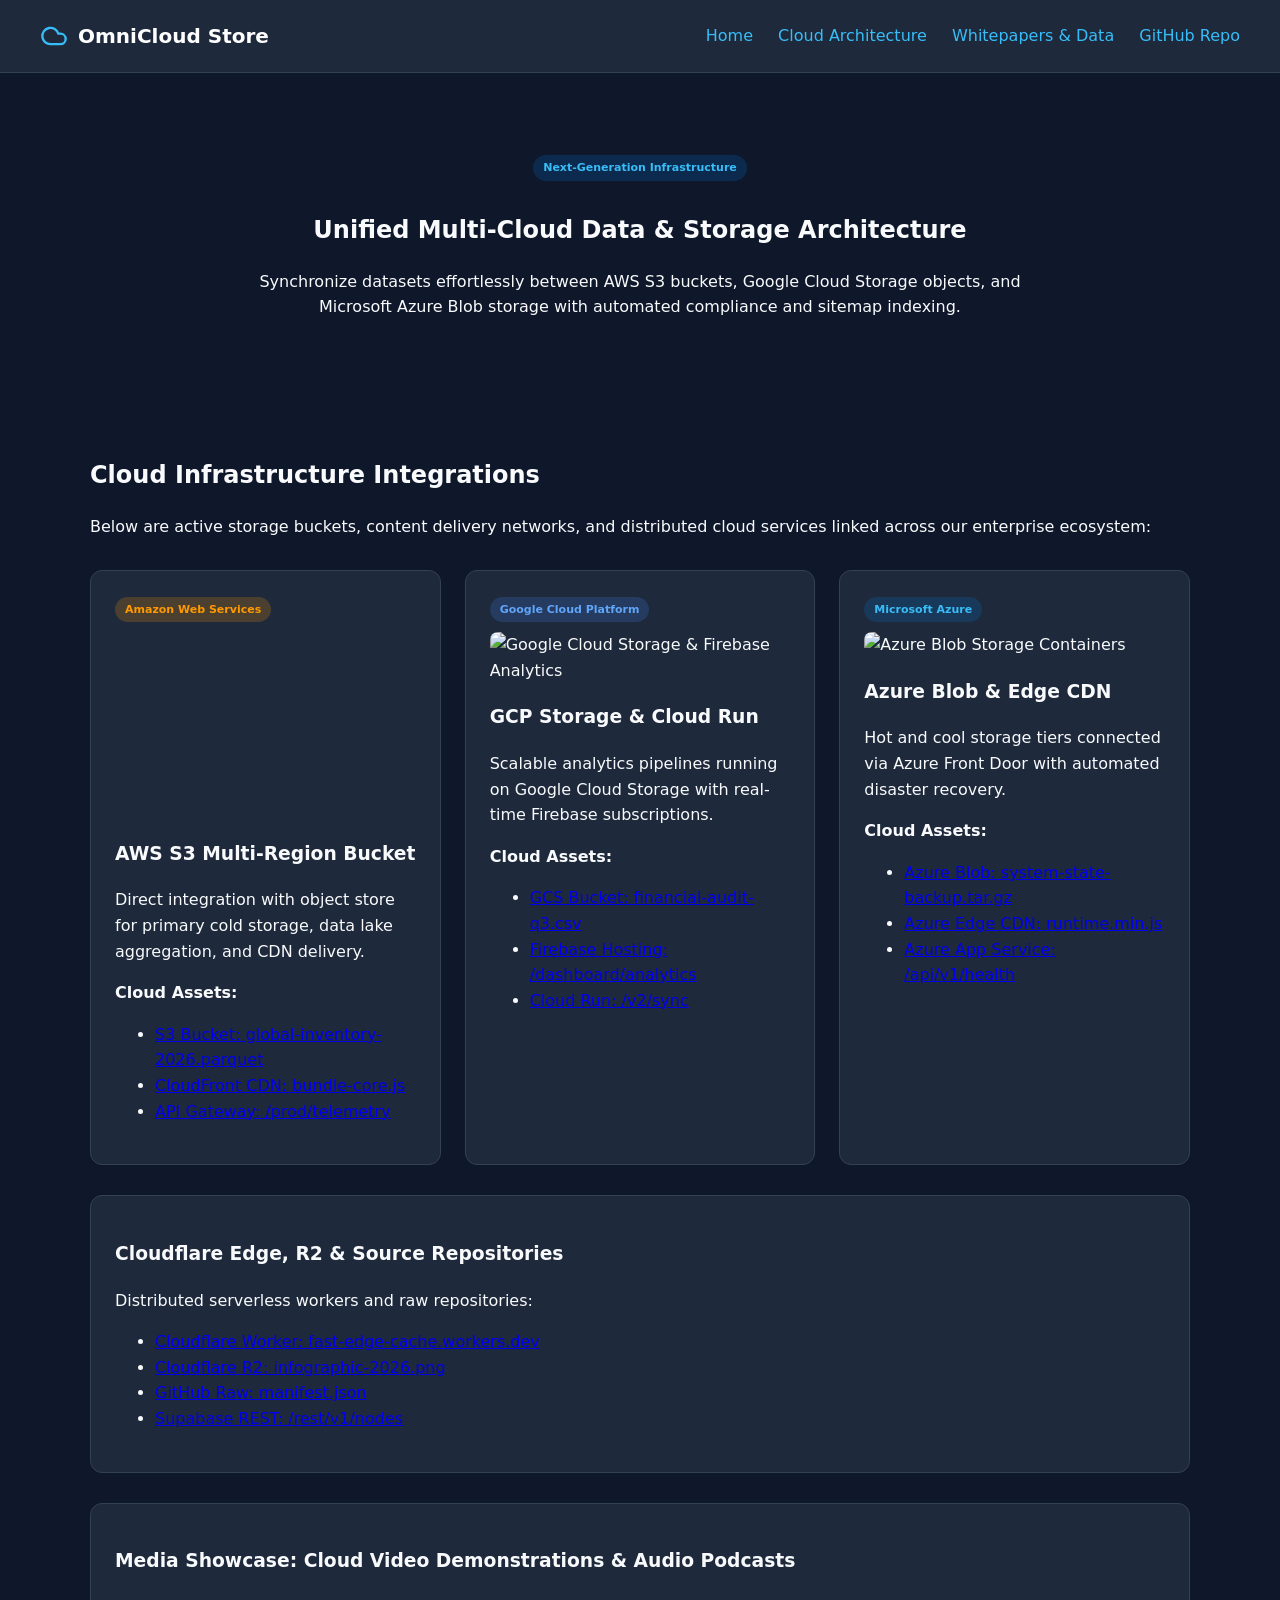
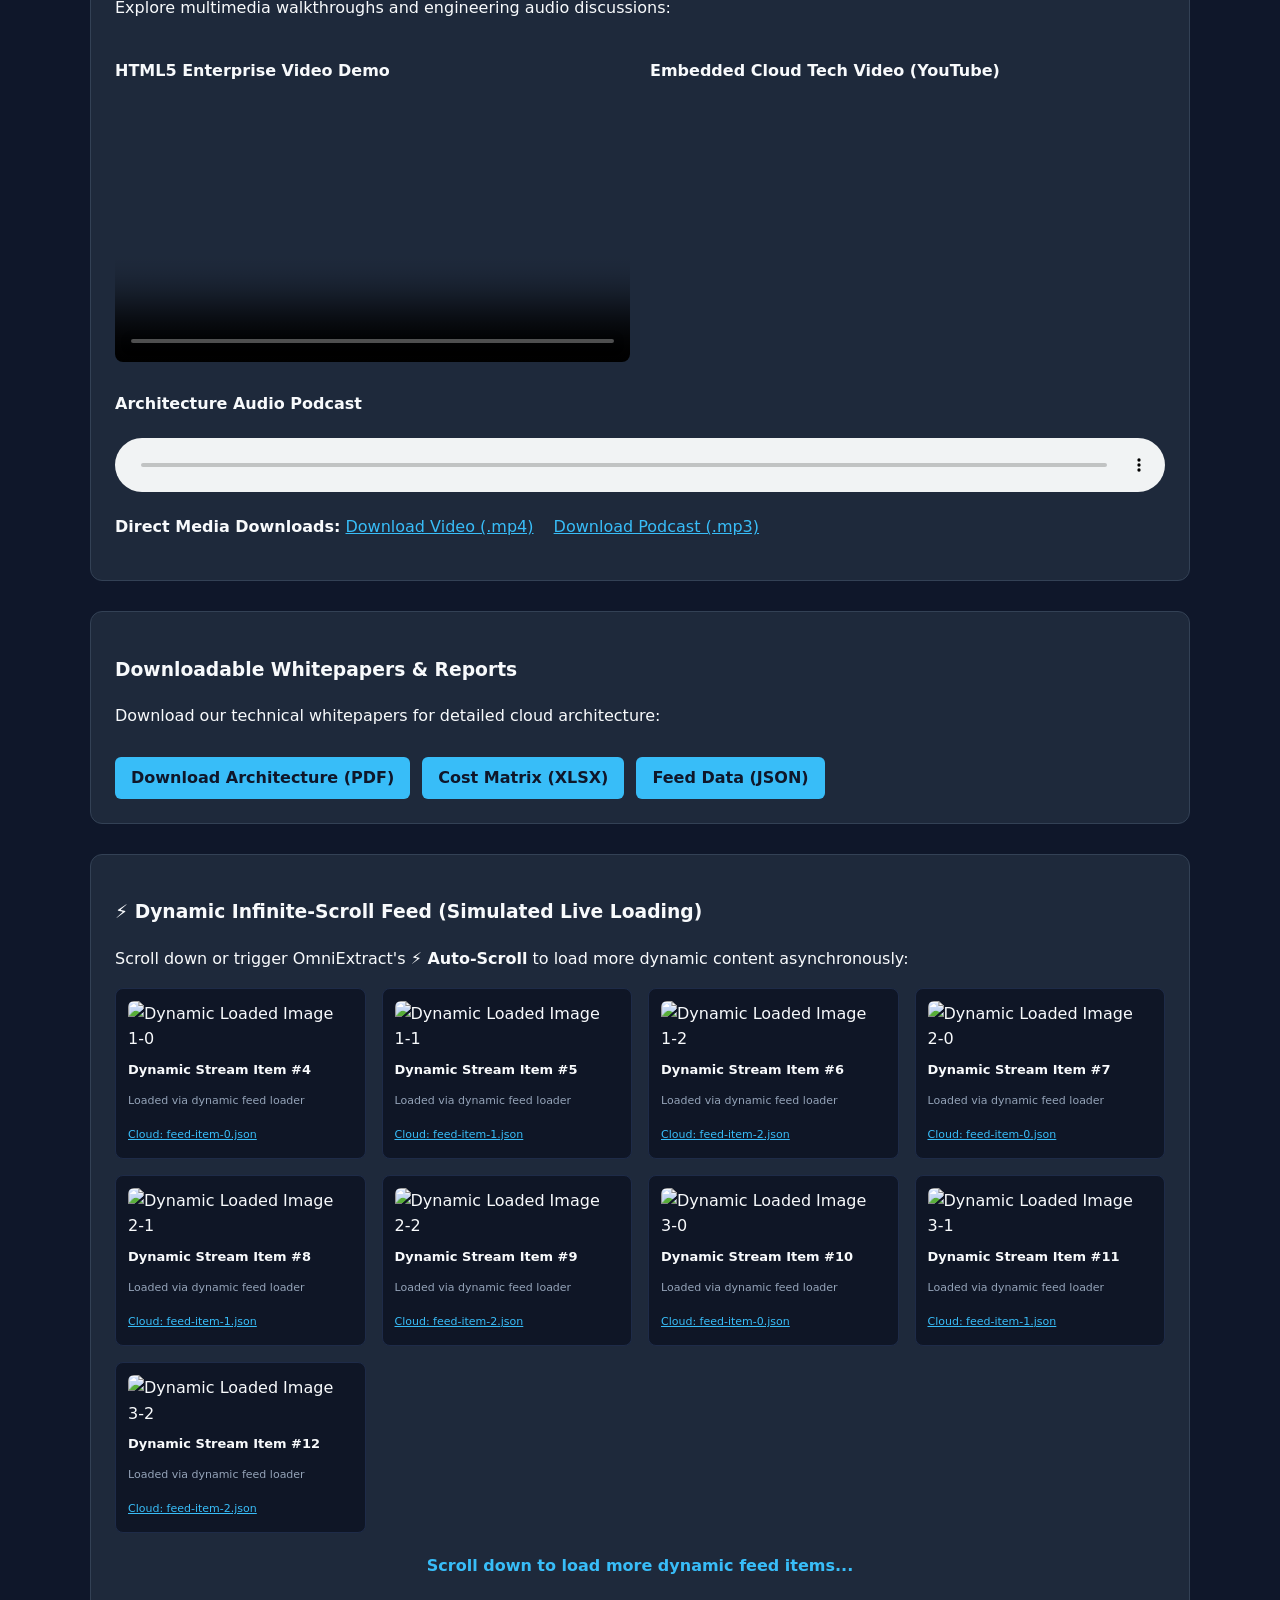
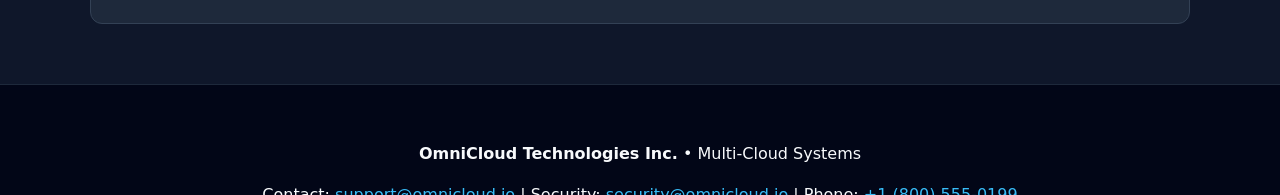
==== test_site/index.html @ 436a2d59 "juss exported to git" ====
<!DOCTYPE html>
<html lang="en">
<head>
  <meta charset="UTF-8">
  <meta name="viewport" content="width=device-width, initial-scale=1.0">
  <title>OmniCloud Store - NextGen Cloud Architecture & Storage Solutions</title>
  
  <!-- SEO & Description Meta Tags -->
  <meta name="description" content="Explore state-of-the-art multi-cloud storage solutions integrating AWS S3, Google Cloud Storage, and Azure Blob containers. Download enterprise architecture whitepapers.">
  <meta name="keywords" content="cloud storage, aws s3, gcp gcs, azure blob, cloudflare r2, multi-cloud, object store">
  <meta name="author" content="Cloud Systems Inc.">
  <meta name="robots" content="index, follow">
  <link rel="canonical" href="http://localhost:8080/index.html">
  <meta name="theme-color" content="#38bdf8">

  <!-- OpenGraph Meta Tags -->
  <meta property="og:title" content="OmniCloud Store - Enterprise Cloud Infrastructure">
  <meta property="og:description" content="Seamlessly unify data pipelines across AWS, Google Cloud, and Microsoft Azure with high availability.">
  <meta property="og:image" content="https://images.unsplash.com/photo-1451187580459-43490279c0fa?w=800&auto=format&fit=crop">
  <meta property="og:url" content="http://localhost:8080/index.html">
  <meta property="og:type" content="website">
  <meta property="og:site_name" content="OmniCloud Platform">

  <!-- Twitter Card -->
  <meta name="twitter:card" content="summary_large_image">
  <meta name="twitter:title" content="OmniCloud - Multi-Cloud Enterprise Storage">
  <meta name="twitter:description" content="Unified storage and analytics pipelines for enterprise data.">
  <meta name="twitter:image" content="https://images.unsplash.com/photo-1518770660439-4636190af475?w=800&auto=format&fit=crop">

  <!-- Schema.org JSON-LD -->
  <script type="application/ld+json">
  {
    "@context": "https://schema.org",
    "@type": "SoftwareApplication",
    "name": "OmniCloud Engine",
    "applicationCategory": "CloudStorageApplication",
    "operatingSystem": "All",
    "offers": {
      "@type": "Offer",
      "price": "49.00",
      "priceCurrency": "USD"
    },
    "description": "Multi-cloud storage management and extraction toolkit."
  }
  </script>

  <style>
    body {
      font-family: system-ui, -apple-system, sans-serif;
      margin: 0;
      padding: 0;
      background: #0f172a;
      color: #f8fafc;
      line-height: 1.6;
    }
    header {
      background: #1e293b;
      padding: 20px 40px;
      display: flex;
      justify-content: space-between;
      align-items: center;
      border-bottom: 1px solid #334155;
    }
    nav a {
      color: #38bdf8;
      margin-left: 20px;
      text-decoration: none;
      font-weight: 500;
    }
    .hero-banner {
      background-image: url('https://images.unsplash.com/photo-1544197150-b99a580bb7a8?w=1200&auto=format&fit=crop');
      background-size: cover;
      background-position: center;
      padding: 80px 40px;
      text-align: center;
      position: relative;
    }
    .hero-banner::before {
      content: '';
      position: absolute;
      top: 0; left: 0; right: 0; bottom: 0;
      background: rgba(15, 23, 42, 0.75);
    }
    .hero-content {
      position: relative;
      max-width: 800px;
      margin: 0 auto;
    }
    .container {
      max-width: 1100px;
      margin: 40px auto;
      padding: 0 20px;
    }
    .grid {
      display: grid;
      grid-template-columns: repeat(auto-fit, minmax(300px, 1fr));
      gap: 24px;
      margin: 30px 0;
    }
    .card {
      background: #1e293b;
      padding: 24px;
      border-radius: 12px;
      border: 1px solid #334155;
    }
    .card img {
      width: 100%;
      height: 180px;
      object-fit: cover;
      border-radius: 8px;
    }
    .tag {
      display: inline-block;
      padding: 4px 10px;
      border-radius: 20px;
      font-size: 11px;
      font-weight: 700;
      margin-bottom: 10px;
    }
    .tag-aws { background: rgba(255, 153, 0, 0.2); color: #ff9900; }
    .tag-gcp { background: rgba(66, 133, 244, 0.2); color: #60a5fa; }
    .tag-azure { background: rgba(0, 120, 212, 0.2); color: #38bdf8; }
    a.btn {
      display: inline-block;
      margin-top: 12px;
      background: #38bdf8;
      color: #0f172a;
      padding: 8px 16px;
      border-radius: 6px;
      text-decoration: none;
      font-weight: 600;
    }
    footer {
      background: #020617;
      padding: 40px 20px;
      text-align: center;
      border-top: 1px solid #1e293b;
      margin-top: 60px;
    }
  </style>
</head>
<body>

  <!-- Navigation -->
  <header>
    <div style="display: flex; align-items: center; gap: 10px;">
      <svg width="28" height="28" viewBox="0 0 24 24" fill="none" stroke="#38bdf8" stroke-width="2">
        <path d="M17.5 19H9a7 7 0 1 1 6.71-9h1.79a4.5 4.5 0 1 1 0 9Z"/>
      </svg>
      <h2 style="margin: 0; font-size: 20px; color: #fff;">OmniCloud Store</h2>
    </div>
    <nav>
      <a href="index.html">Home</a>
      <a href="subpage1.html">Cloud Architecture</a>
      <a href="subpage2.html">Whitepapers & Data</a>
      <a href="https://github.com/omnicloud-org/multi-cloud-sdk" target="_blank">GitHub Repo</a>
    </nav>
  </header>

  <!-- Hero Section with CSS Background Image -->
  <section class="hero-banner">
    <div class="hero-content">
      <span class="tag tag-azure">Next-Generation Infrastructure</span>
      <h1>Unified Multi-Cloud Data & Storage Architecture</h1>
      <p>Synchronize datasets effortlessly between AWS S3 buckets, Google Cloud Storage objects, and Microsoft Azure Blob storage with automated compliance and sitemap indexing.</p>
    </div>
  </section>

  <!-- Main Content -->
  <main class="container">
    <h2>Cloud Infrastructure Integrations</h2>
    <p>Below are active storage buckets, content delivery networks, and distributed cloud services linked across our enterprise ecosystem:</p>

    <div class="grid">
      <!-- Card 1: AWS -->
      <div class="card">
        <span class="tag tag-aws">Amazon Web Services</span>
        <img src="https://images.unsplash.com/photo-1558494949-ef010cbdcc31?w=600&auto=format&fit=crop" 
             srcset="https://images.unsplash.com/photo-1558494949-ef010cbdcc31?w=400 400w, https://images.unsplash.com/photo-1558494949-ef010cbdcc31?w=800 800w"
             alt="AWS S3 High Availability Storage Cluster" width="400" height="180">
        <h3>AWS S3 Multi-Region Bucket</h3>
        <p>Direct integration with object store for primary cold storage, data lake aggregation, and CDN delivery.</p>
        <p><strong>Cloud Assets:</strong></p>
        <ul>
          <li><a href="https://my-enterprise-assets.s3.amazonaws.com/datasets/global-inventory-2026.parquet" target="_blank">S3 Bucket: global-inventory-2026.parquet</a></li>
          <li><a href="https://d23456789abcdef.cloudfront.net/cdn-dist/bundle-core.js" target="_blank">CloudFront CDN: bundle-core.js</a></li>
          <li><a href="https://x98y76z.execute-api.us-east-1.amazonaws.com/prod/telemetry" target="_blank">API Gateway: /prod/telemetry</a></li>
        </ul>
      </div>

      <!-- Card 2: GCP -->
      <div class="card">
        <span class="tag tag-gcp">Google Cloud Platform</span>
        <img src="https://images.unsplash.com/photo-1504384308090-c894fdcc538d?w=600&auto=format&fit=crop" 
             data-src="https://images.unsplash.com/photo-1504384308090-c894fdcc538d?w=1000&auto=format&fit=crop"
             alt="Google Cloud Storage & Firebase Analytics" width="400" height="180">
        <h3>GCP Storage & Cloud Run</h3>
        <p>Scalable analytics pipelines running on Google Cloud Storage with real-time Firebase subscriptions.</p>
        <p><strong>Cloud Assets:</strong></p>
        <ul>
          <li><a href="https://storage.googleapis.com/omnicloud-analytics-lake/financial-audit-q3.csv" target="_blank">GCS Bucket: financial-audit-q3.csv</a></li>
          <li><a href="https://omnicloud-production.web.app/dashboard/analytics" target="_blank">Firebase Hosting: /dashboard/analytics</a></li>
          <li><a href="https://worker-pipeline-node.run.app/v2/sync" target="_blank">Cloud Run: /v2/sync</a></li>
        </ul>
      </div>

      <!-- Card 3: Azure -->
      <div class="card">
        <span class="tag tag-azure">Microsoft Azure</span>
        <img src="https://images.unsplash.com/photo-1488590528505-98d2b5aba04b?w=600&auto=format&fit=crop" 
             alt="Azure Blob Storage Containers" width="400" height="180">
        <h3>Azure Blob & Edge CDN</h3>
        <p>Hot and cool storage tiers connected via Azure Front Door with automated disaster recovery.</p>
        <p><strong>Cloud Assets:</strong></p>
        <ul>
          <li><a href="https://corpbackupstorage.blob.core.windows.net/enterprise-archives/system-state-backup.tar.gz" target="_blank">Azure Blob: system-state-backup.tar.gz</a></li>
          <li><a href="https://omnicloud-edge.azureedge.net/static/runtime.min.js" target="_blank">Azure Edge CDN: runtime.min.js</a></li>
          <li><a href="https://api-gateway-enterprise.azurewebsites.net/api/v1/health" target="_blank">Azure App Service: /api/v1/health</a></li>
        </ul>
      </div>
    </div>

    <!-- Cloudflare & GitHub Section -->
    <section class="card" style="margin-top: 30px;">
      <h3>Cloudflare Edge, R2 & Source Repositories</h3>
      <p>Distributed serverless workers and raw repositories:</p>
      <ul>
        <li><a href="https://fast-edge-cache.workers.dev/api/status">Cloudflare Worker: fast-edge-cache.workers.dev</a></li>
        <li><a href="https://global-assets.r2.cloudflarestorage.com/media/infographic-2026.png">Cloudflare R2: infographic-2026.png</a></li>
        <li><a href="https://raw.githubusercontent.com/omnicloud-org/multi-cloud-sdk/main/manifest.json">GitHub Raw: manifest.json</a></li>
        <li><a href="https://my-app-database.supabase.co/rest/v1/nodes">Supabase REST: /rest/v1/nodes</a></li>
      </ul>
    </section>

    <!-- Media Section: Videos & Audios -->
    <section class="card" style="margin-top: 30px;">
      <h3>Media Showcase: Cloud Video Demonstrations & Audio Podcasts</h3>
      <p>Explore multimedia walkthroughs and engineering audio discussions:</p>
      
      <div style="display: grid; grid-template-columns: 1fr 1fr; gap: 20px; margin-top: 15px;">
        <div>
          <h4>HTML5 Enterprise Video Demo</h4>
          <video controls width="100%" poster="https://images.unsplash.com/photo-1518770660439-4636190af475?w=600&auto=format&fit=crop" style="border-radius: 8px;">
            <source src="https://commondatastorage.googleapis.com/gtv-videos-bucket/sample/BigBuckBunny.mp4" type="video/mp4">
            Your browser does not support HTML5 video.
          </video>
        </div>
        <div>
          <h4>Embedded Cloud Tech Video (YouTube)</h4>
          <iframe width="100%" height="200" src="https://www.youtube.com/embed/dQw4w9WgXcQ" title="Cloud Tech Overview" frameborder="0" allowfullscreen style="border-radius: 8px;"></iframe>
        </div>
      </div>

      <div style="margin-top: 20px;">
        <h4>Architecture Audio Podcast</h4>
        <audio controls style="width: 100%;">
          <source src="https://www.soundhelix.com/examples/mp3/SoundHelix-Song-1.mp3" type="audio/mpeg">
        </audio>
      </div>

      <p style="margin-top: 15px;">
        <strong>Direct Media Downloads:</strong>
        <a href="https://commondatastorage.googleapis.com/gtv-videos-bucket/sample/ElephantsDream.mp4" style="color:#38bdf8; margin-right:15px;">Download Video (.mp4)</a>
        <a href="https://www.soundhelix.com/examples/mp3/SoundHelix-Song-2.mp3" style="color:#38bdf8;">Download Podcast (.mp3)</a>
      </p>
    </section>

    <!-- Documents Section -->
    <section class="card" style="margin-top: 30px;">
      <h3>Downloadable Whitepapers & Reports</h3>
      <p>Download our technical whitepapers for detailed cloud architecture:</p>
      <div style="display: flex; gap: 12px; flex-wrap: wrap;">
        <a class="btn" href="http://localhost:8080/downloads/cloud-architecture-whitepaper.pdf">Download Architecture (PDF)</a>
        <a class="btn" href="http://localhost:8080/downloads/cost-optimization-matrix.xlsx">Cost Matrix (XLSX)</a>
        <a class="btn" href="http://localhost:8080/downloads/sitemap-feed.json">Feed Data (JSON)</a>
      </div>
    </section>

    <!-- Dynamic Infinite-Scroll Feed Container -->
    <section class="card" style="margin-top: 30px;">
      <h3>⚡ Dynamic Infinite-Scroll Feed (Simulated Live Loading)</h3>
      <p>Scroll down or trigger OmniExtract's <strong>⚡ Auto-Scroll</strong> to load more dynamic content asynchronously:</p>
      <div id="dynamic-feed" style="display: grid; grid-template-columns: repeat(auto-fill, minmax(240px, 1fr)); gap: 16px; margin-top: 15px;">
        <!-- Injected on scroll -->
      </div>
      <div id="loading-indicator" style="text-align: center; padding: 20px; color: #38bdf8; font-weight: bold;">
        Scroll down to load more dynamic feed items...
      </div>
    </section>
  </main>

  <!-- Inline Script with API routes & simulated dynamic data -->
  <script>
    console.log("OmniCloud Client initialized");
    window.__API_ENDPOINTS__ = [
      "/api/v1/telemetry",
      "/api/v2/cloud-metrics",
      "/graphql"
    ];
    // Dynamic AWS and GCP configuration
    const cloudConfig = {
      s3Bucket: "https://my-inline-bucket.s3.us-west-2.amazonaws.com/assets/app.json",
      gcsBucket: "https://storage.googleapis.com/production-assets/inline-bundle.js",
      azureContainer: "https://inlineblob.blob.core.windows.net/data/metadata.json"
    };

    // Simulated infinite scroll loader
    let feedPage = 0;
    const dynamicImages = [
      "https://images.unsplash.com/photo-1526374965328-7f61d4dc18c5?w=600&auto=format&fit=crop",
      "https://images.unsplash.com/photo-1550751827-4bd374c3f58b?w=600&auto=format&fit=crop",
      "https://images.unsplash.com/photo-1563770660941-20978e870e26?w=600&auto=format&fit=crop",
      "https://images.unsplash.com/photo-1518770660439-4636190af475?w=600&auto=format&fit=crop",
      "https://images.unsplash.com/photo-1451187580459-43490279c0fa?w=600&auto=format&fit=crop",
      "https://images.unsplash.com/photo-1504639725590-34d0984388bd?w=600&auto=format&fit=crop"
    ];

    function loadMoreFeedItems() {
      if (feedPage >= 6) return;
      feedPage++;
      const feed = document.getElementById('dynamic-feed');
      for (let i = 0; i < 3; i++) {
        const imgUrl = dynamicImages[(feedPage * 3 + i) % dynamicImages.length];
        const card = document.createElement('div');
        card.style.cssText = "background:#0f1626; border:1px solid #1e2b48; border-radius:8px; padding:12px;";
        card.innerHTML = `
          <img src="${imgUrl}" alt="Dynamic Loaded Image ${feedPage}-${i}" style="width:100%; height:140px; object-fit:cover; border-radius:6px;">
          <h4 style="margin: 8px 0 4px; font-size:13px; color:#f8fafc;">Dynamic Stream Item #${feedPage * 3 + i + 1}</h4>
          <p style="font-size:11px; color:#94a3b8;">Loaded via dynamic feed loader</p>
          <a href="https://dynamic-bucket-${feedPage}.s3.amazonaws.com/feed-item-${i}.json" target="_blank" style="font-size:11px; color:#38bdf8;">Cloud: feed-item-${i}.json</a>
        `;
        feed.appendChild(card);
      }
      if (feedPage >= 6) {
        document.getElementById('loading-indicator').textContent = "All dynamic feed items loaded!";
      }
    }

    // Load initial 3 dynamic items
    loadMoreFeedItems();

    window.addEventListener('scroll', () => {
      if (window.innerHeight + window.scrollY >= document.body.offsetHeight - 600) {
        loadMoreFeedItems();
      }
    });
  </script>

  <!-- Footer with Contact Info -->
  <footer>
    <p><strong>OmniCloud Technologies Inc.</strong> &bull; Multi-Cloud Systems</p>
    <p>Contact: <a href="mailto:support@omnicloud.io" style="color: #38bdf8;">support@omnicloud.io</a> | Security: <a href="mailto:security@omnicloud.io" style="color: #38bdf8;">security@omnicloud.io</a> | Phone: <a href="tel:+18005550199" style="color: #38bdf8;">+1 (800) 555-0199</a></p>
    <p>Social: 
      <a href="https://twitter.com/omnicloud" style="color: #94a3b8; margin: 0 8px;">Twitter / X</a>
      <a href="https://linkedin.com/company/omnicloud" style="color: #94a3b8; margin: 0 8px;">LinkedIn</a>
      <a href="https://github.com/omnicloud-org" style="color: #94a3b8; margin: 0 8px;">GitHub</a>
      <a href="https://youtube.com/@omnicloud" style="color: #94a3b8; margin: 0 8px;">YouTube</a>
    </p>
  </footer>
</body>
</html>
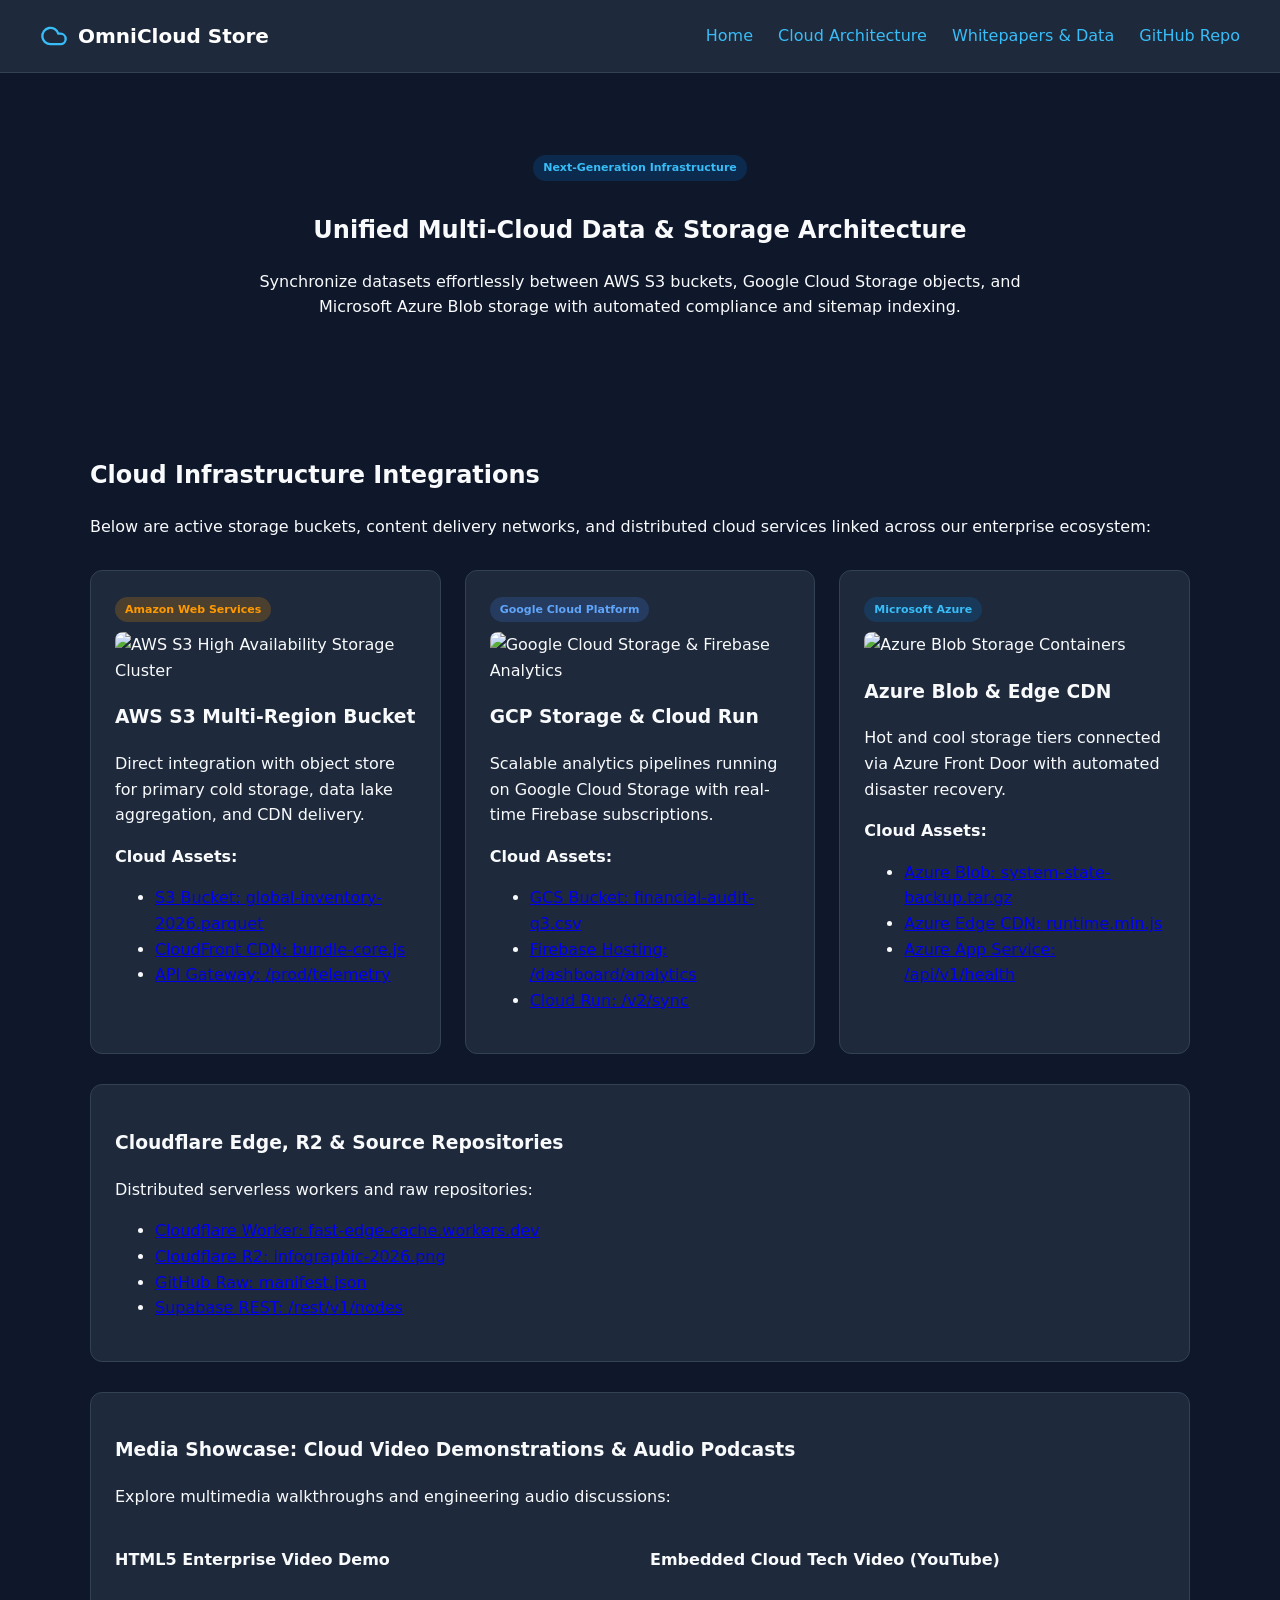
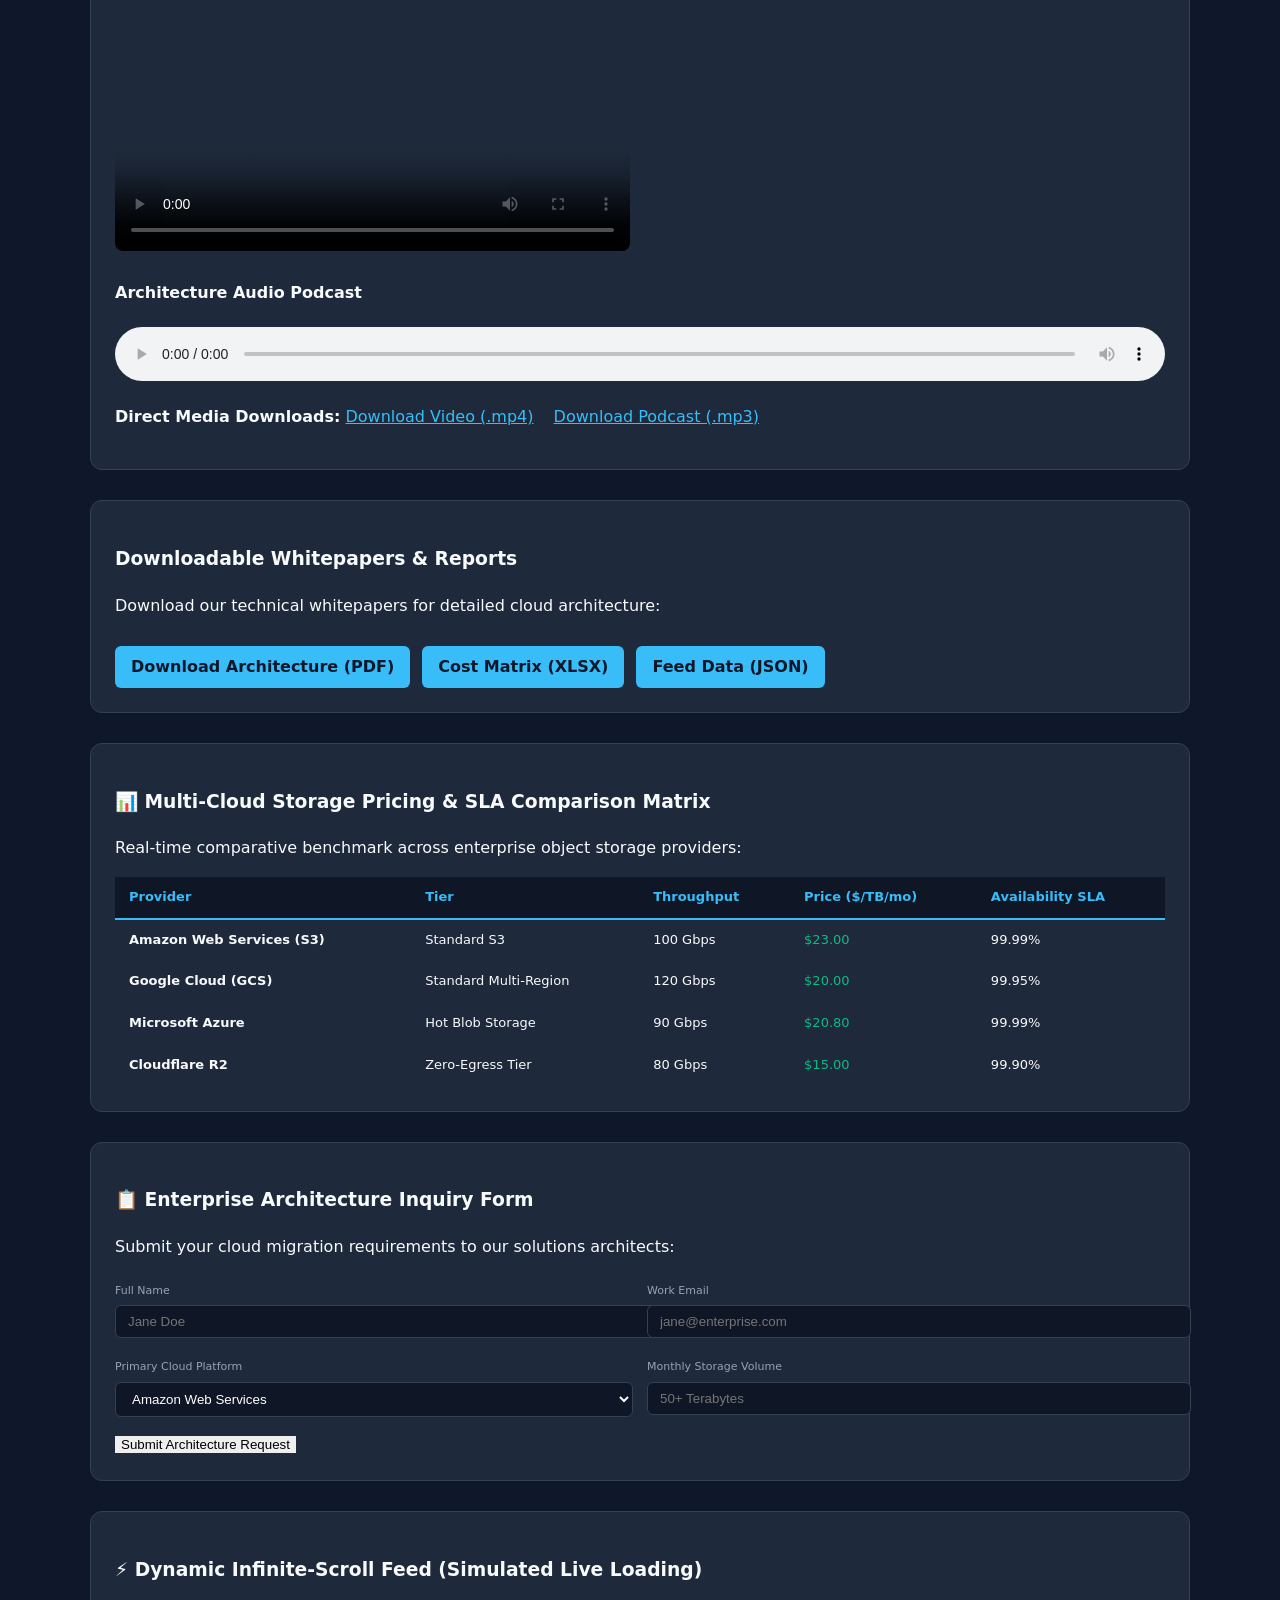
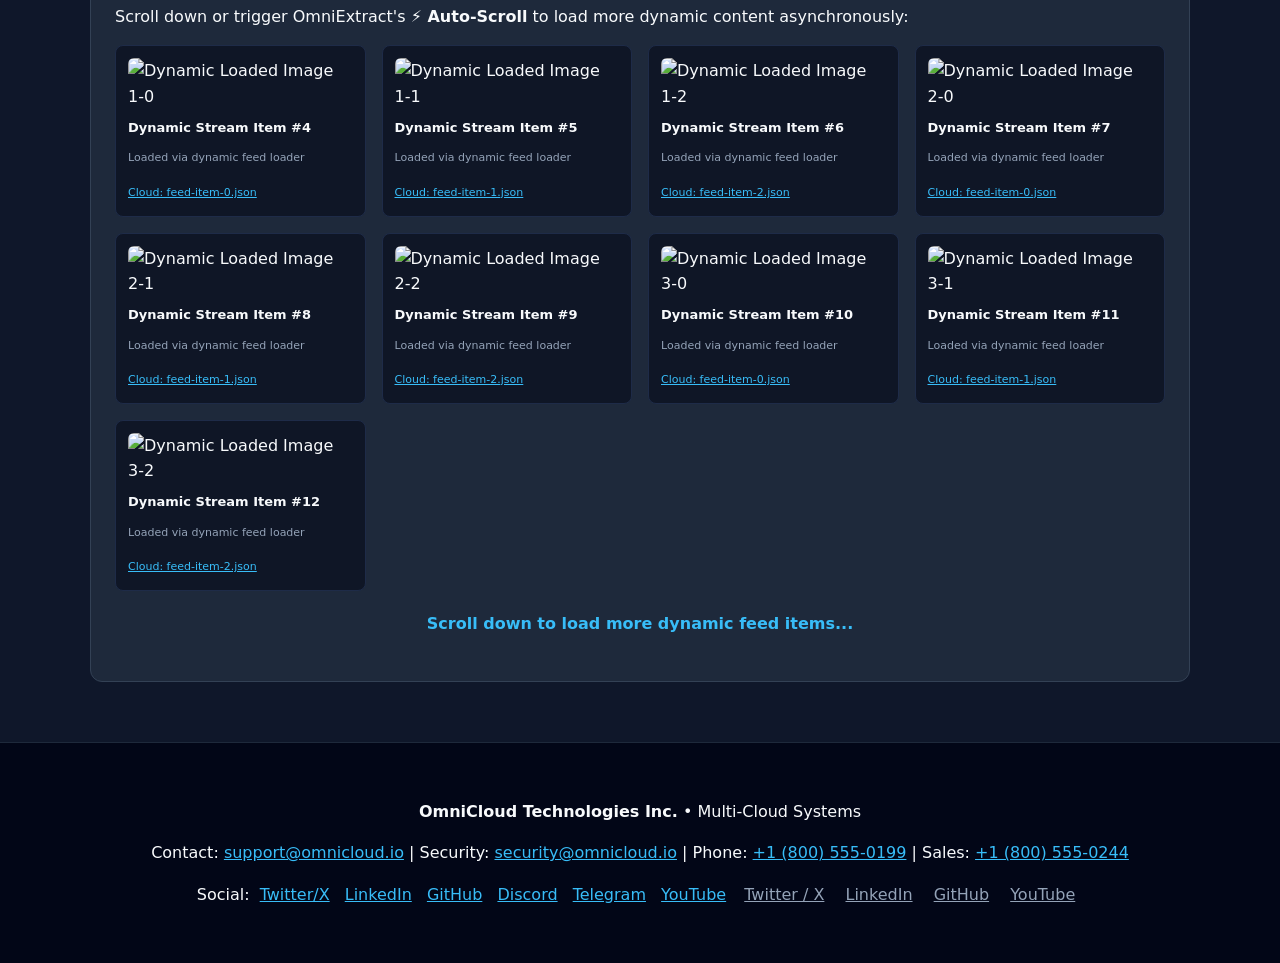
==== commit d2f73ee7: "Add Table Extractor, Leads Dossier, and AI Markdown Exporter" ====
--- a/test_site/index.html
+++ b/test_site/index.html
@@ -274,6 +274,87 @@
         <a class="btn" href="http://localhost:8080/downloads/cost-optimization-matrix.xlsx">Cost Matrix (XLSX)</a>
         <a class="btn" href="http://localhost:8080/downloads/sitemap-feed.json">Feed Data (JSON)</a>
       </div>
+    </section>
+
+    <!-- Structured Data Tables Section -->
+    <section class="card" style="margin-top: 30px;">
+      <h3>📊 Multi-Cloud Storage Pricing & SLA Comparison Matrix</h3>
+      <p>Real-time comparative benchmark across enterprise object storage providers:</p>
+      <div style="overflow-x: auto; margin-top: 15px;">
+        <table style="width: 100%; border-collapse: collapse; font-size: 13px; text-align: left;">
+          <thead>
+            <tr style="background: #0f1626; border-bottom: 2px solid #38bdf8; color: #38bdf8;">
+              <th style="padding: 10px 14px;">Provider</th>
+              <th style="padding: 10px 14px;">Tier</th>
+              <th style="padding: 10px 14px;">Throughput</th>
+              <th style="padding: 10px 14px;">Price ($/TB/mo)</th>
+              <th style="padding: 10px 14px;">Availability SLA</th>
+            </tr>
+          </thead>
+          <tbody>
+            <tr style="border-bottom: 1px solid #1e293b;">
+              <td style="padding: 10px 14px; font-weight: 600;">Amazon Web Services (S3)</td>
+              <td style="padding: 10px 14px;">Standard S3</td>
+              <td style="padding: 10px 14px;">100 Gbps</td>
+              <td style="padding: 10px 14px; color: #10b981;">$23.00</td>
+              <td style="padding: 10px 14px;">99.99%</td>
+            </tr>
+            <tr style="border-bottom: 1px solid #1e293b;">
+              <td style="padding: 10px 14px; font-weight: 600;">Google Cloud (GCS)</td>
+              <td style="padding: 10px 14px;">Standard Multi-Region</td>
+              <td style="padding: 10px 14px;">120 Gbps</td>
+              <td style="padding: 10px 14px; color: #10b981;">$20.00</td>
+              <td style="padding: 10px 14px;">99.95%</td>
+            </tr>
+            <tr style="border-bottom: 1px solid #1e293b;">
+              <td style="padding: 10px 14px; font-weight: 600;">Microsoft Azure</td>
+              <td style="padding: 10px 14px;">Hot Blob Storage</td>
+              <td style="padding: 10px 14px;">90 Gbps</td>
+              <td style="padding: 10px 14px; color: #10b981;">$20.80</td>
+              <td style="padding: 10px 14px;">99.99%</td>
+            </tr>
+            <tr style="border-bottom: 1px solid #1e293b;">
+              <td style="padding: 10px 14px; font-weight: 600;">Cloudflare R2</td>
+              <td style="padding: 10px 14px;">Zero-Egress Tier</td>
+              <td style="padding: 10px 14px;">80 Gbps</td>
+              <td style="padding: 10px 14px; color: #10b981;">$15.00</td>
+              <td style="padding: 10px 14px;">99.90%</td>
+            </tr>
+          </tbody>
+        </table>
+      </div>
+    </section>
+
+    <!-- Enterprise Architecture Inquiry Form Section -->
+    <section class="card" style="margin-top: 30px;">
+      <h3>📋 Enterprise Architecture Inquiry Form</h3>
+      <p>Submit your cloud migration requirements to our solutions architects:</p>
+      <form action="/api/v1/inquiry" method="POST" id="inquiryForm" style="display: grid; grid-template-columns: 1fr 1fr; gap: 14px; margin-top: 15px;">
+        <input type="hidden" name="_csrf_token" value="c8f9a2b4-e1d7-4b90-9c23-7fa512398ab7">
+        <div>
+          <label style="font-size: 11px; color: #94a3b8;">Full Name</label>
+          <input type="text" name="fullName" placeholder="Jane Doe" required style="width: 100%; padding: 8px 12px; background: #0f1626; border: 1px solid #334155; border-radius: 6px; color: #fff; margin-top: 4px;">
+        </div>
+        <div>
+          <label style="font-size: 11px; color: #94a3b8;">Work Email</label>
+          <input type="email" name="workEmail" placeholder="jane@enterprise.com" required style="width: 100%; padding: 8px 12px; background: #0f1626; border: 1px solid #334155; border-radius: 6px; color: #fff; margin-top: 4px;">
+        </div>
+        <div>
+          <label style="font-size: 11px; color: #94a3b8;">Primary Cloud Platform</label>
+          <select name="targetCloud" style="width: 100%; padding: 8px 12px; background: #0f1626; border: 1px solid #334155; border-radius: 6px; color: #fff; margin-top: 4px;">
+            <option value="aws">Amazon Web Services</option>
+            <option value="gcp">Google Cloud Platform</option>
+            <option value="azure">Microsoft Azure</option>
+          </select>
+        </div>
+        <div>
+          <label style="font-size: 11px; color: #94a3b8;">Monthly Storage Volume</label>
+          <input type="text" name="monthlyVolume" placeholder="50+ Terabytes" style="width: 100%; padding: 8px 12px; background: #0f1626; border: 1px solid #334155; border-radius: 6px; color: #fff; margin-top: 4px;">
+        </div>
+        <div style="grid-column: 1 / -1;">
+          <button type="button" class="btn" style="border: none; cursor: pointer;">Submit Architecture Request</button>
+        </div>
+      </form>
     </section>
 
     <!-- Dynamic Infinite-Scroll Feed Container -->
@@ -349,8 +430,14 @@
   <!-- Footer with Contact Info -->
   <footer>
     <p><strong>OmniCloud Technologies Inc.</strong> &bull; Multi-Cloud Systems</p>
-    <p>Contact: <a href="mailto:support@omnicloud.io" style="color: #38bdf8;">support@omnicloud.io</a> | Security: <a href="mailto:security@omnicloud.io" style="color: #38bdf8;">security@omnicloud.io</a> | Phone: <a href="tel:+18005550199" style="color: #38bdf8;">+1 (800) 555-0199</a></p>
+    <p>Contact: <a href="mailto:support@omnicloud.io" style="color: #38bdf8;">support@omnicloud.io</a> | Security: <a href="mailto:security@omnicloud.io" style="color: #38bdf8;">security@omnicloud.io</a> | Phone: <a href="tel:+18005550199" style="color: #38bdf8;">+1 (800) 555-0199</a> | Sales: <a href="tel:+18005550244" style="color: #38bdf8;">+1 (800) 555-0244</a></p>
     <p>Social: 
+      <a href="https://twitter.com/omnicloud_tech" style="color: #38bdf8; margin: 0 5px;">Twitter/X</a>
+      <a href="https://linkedin.com/company/omnicloud-technologies" style="color: #38bdf8; margin: 0 5px;">LinkedIn</a>
+      <a href="https://github.com/omnicloud-org" style="color: #38bdf8; margin: 0 5px;">GitHub</a>
+      <a href="https://discord.gg/omnicloud-community" style="color: #38bdf8; margin: 0 5px;">Discord</a>
+      <a href="https://t.me/omnicloud_alerts" style="color: #38bdf8; margin: 0 5px;">Telegram</a>
+      <a href="https://youtube.com/@omnicloud" style="color: #38bdf8; margin: 0 5px;">YouTube</a>
       <a href="https://twitter.com/omnicloud" style="color: #94a3b8; margin: 0 8px;">Twitter / X</a>
       <a href="https://linkedin.com/company/omnicloud" style="color: #94a3b8; margin: 0 8px;">LinkedIn</a>
       <a href="https://github.com/omnicloud-org" style="color: #94a3b8; margin: 0 8px;">GitHub</a>
